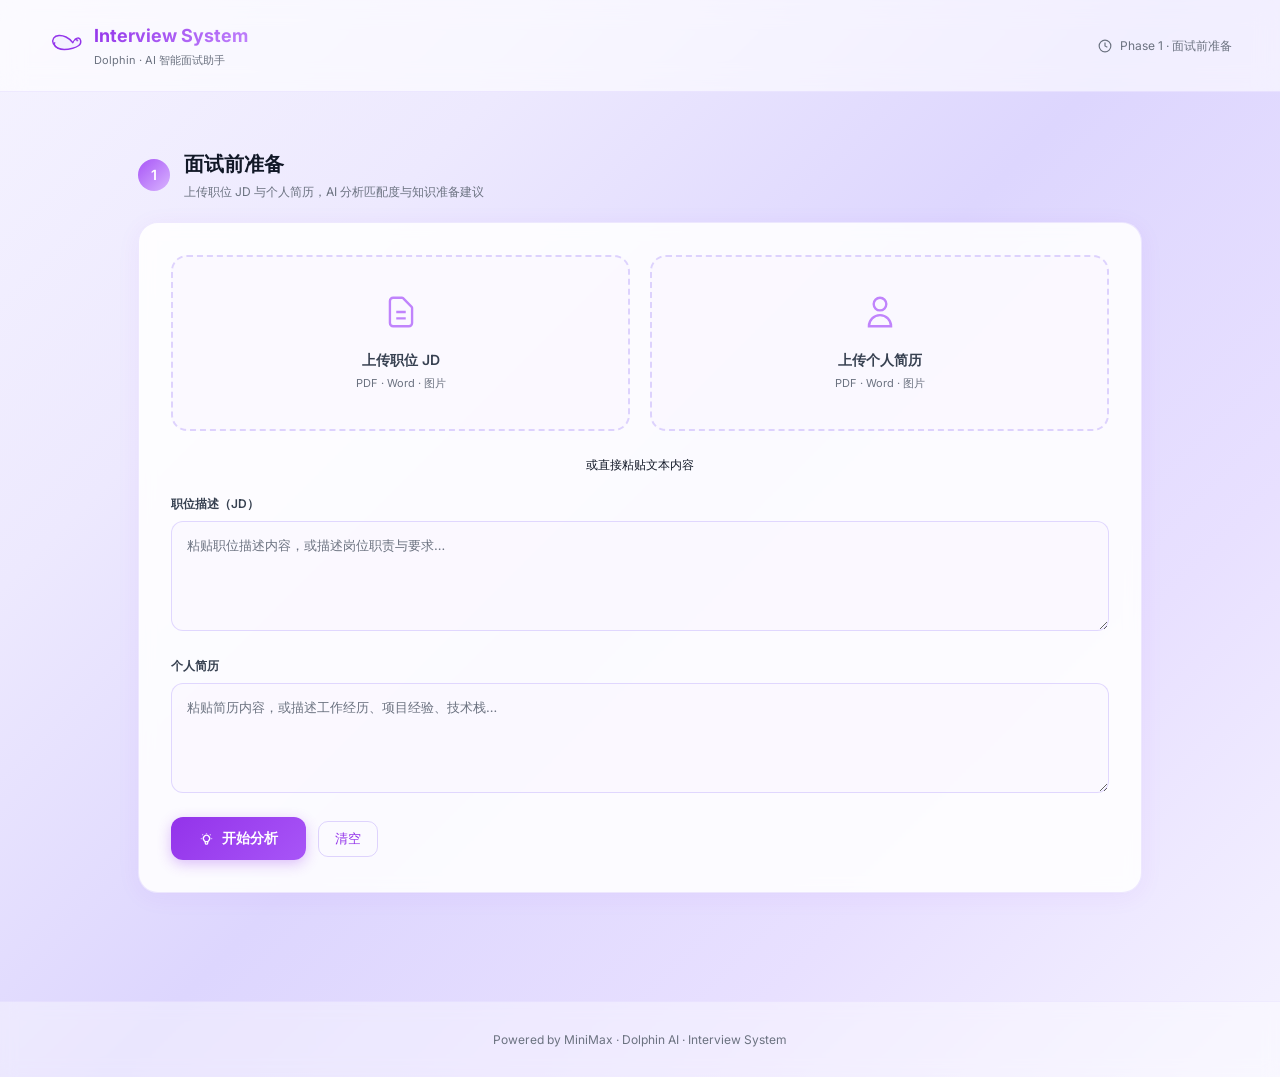
==== app/static/index.html @ 700744c8 "Initial commit: interview-system base version - Preparation: JD + resume analysis, match scoring, kn" ====
<!DOCTYPE html>
<html lang="zh-CN">
<head>
  <meta charset="UTF-8">
  <meta name="viewport" content="width=device-width, initial-scale=1.0">
  <title>Interview System — 海豚面试官</title>
  <link rel="preconnect" href="https://fonts.googleapis.com">
  <link href="https://fonts.googleapis.com/css2?family=Inter:wght@300;400;500;600;700&display=swap" rel="stylesheet">
  <style>
    * { margin: 0; padding: 0; box-sizing: border-box; }
    :root {
      --purple-50: #faf5ff; --purple-100: #f3e8ff; --purple-200: #e9d5ff;
      --purple-300: #d8b4fe; --purple-400: #c084fc; --purple-500: #a855f7;
      --purple-600: #9333ea; --purple-700: #7e22ce;
      --gray-50: #f9fafb; --gray-100: #f3f4f6; --gray-200: #e5e7eb;
      --gray-300: #d1d5db; --gray-500: #6b7280; --gray-700: #374151; --gray-900: #111827;
    }
    body { font-family: 'Inter', -apple-system, sans-serif; font-size: 14px; line-height: 1.6; color: var(--gray-900); min-height: 100vh; }
    .hero-gradient { background: linear-gradient(135deg, #f5f3ff 0%, #ede9fe 25%, #ddd6fe 50%, #e8e0ff 75%, #f5f3ff 100%); min-height: 100vh; display: flex; flex-direction: column; }

    /* HEADER */
    header { display: flex; align-items: center; justify-content: space-between; padding: 22px 48px; background: rgba(255,255,255,0.6); backdrop-filter: blur(12px); border-bottom: 1px solid rgba(167,139,250,0.15); position: sticky; top: 0; z-index: 100; }
    .logo { display: flex; align-items: center; gap: 10px; text-decoration: none; color: var(--gray-900); }
    .logo-icon { width: 36px; height: 36px; }
    .logo-text { font-size: 18px; font-weight: 700; background: linear-gradient(135deg, var(--purple-600), var(--purple-400)); -webkit-background-clip: text; -webkit-text-fill-color: transparent; }
    .tagline { font-size: 11px; color: var(--gray-500); font-weight: 400; margin-top: 1px; }
    .header-right { display: flex; align-items: center; gap: 8px; font-size: 12px; color: var(--gray-500); }

    /* MAIN */
    main { flex: 1; max-width: 1100px; width: 100%; margin: 0 auto; padding: 56px 48px 72px; }

    /* PHASE HEADER */
    .phase-section { margin-bottom: 36px; }
    .phase-header { display: flex; align-items: center; gap: 14px; margin-bottom: 20px; }
    .phase-num { width: 32px; height: 32px; border-radius: 50%; background: linear-gradient(135deg, var(--purple-500), var(--purple-300)); color: white; font-size: 14px; font-weight: 600; display: flex; align-items: center; justify-content: center; flex-shrink: 0; }
    .phase-title { font-size: 20px; font-weight: 700; color: var(--gray-900); }
    .phase-desc { font-size: 12px; color: var(--gray-500); margin-top: 2px; }

    /* CARD */
    .card { background: rgba(255,255,255,0.88); border: 1px solid rgba(167,139,250,0.18); border-radius: 20px; padding: 32px; box-shadow: 0 4px 24px rgba(147,51,234,0.06); backdrop-filter: blur(8px); transition: box-shadow 0.2s; }
    .card:hover { box-shadow: 0 8px 40px rgba(147,51,234,0.10), 0 2px 8px rgba(0,0,0,0.05); }

    /* UPLOAD GRID */
    .upload-grid { display: grid; grid-template-columns: 1fr 1fr; gap: 20px; margin-bottom: 24px; }
    .upload-box { border: 2px dashed rgba(167,139,250,0.35); border-radius: 16px; padding: 36px 24px; text-align: center; cursor: pointer; transition: all 0.2s; background: rgba(250,245,255,0.5); position: relative; overflow: hidden; }
    .upload-box:hover, .upload-box.dragover { border-color: var(--purple-400); background: rgba(237,233,254,0.6); }
    .upload-box svg { width: 38px; height: 38px; color: var(--purple-400); margin-bottom: 12px; }
    .upload-label { font-size: 14px; font-weight: 600; color: var(--gray-700); display: block; }
    .upload-sub { font-size: 11px; color: var(--gray-500); margin-top: 4px; display: block; }
    .upload-box input[type="file"] { position: absolute; inset: 0; opacity: 0; cursor: pointer; }
    .upload-preview { display: none; margin-top: 10px; padding: 8px 12px; background: var(--purple-50); border-radius: 8px; font-size: 11px; color: var(--purple-700); word-break: break-all; text-align: left; max-height: 72px; overflow-y: auto; }
    .upload-box.has-file .upload-preview { display: block; }
    .upload-box.has-file .upload-placeholder { display: none; }
    .or-divider { text-align: center; color: var(--gray-400); font-size: 12px; margin-bottom: 20px; }

    /* INPUT */
    .input-group { margin-bottom: 18px; }
    .input-group label { display: block; font-size: 12px; font-weight: 600; color: var(--gray-700); margin-bottom: 8px; }
    textarea { width: 100%; border: 1px solid rgba(167,139,250,0.3); border-radius: 12px; padding: 13px 15px; font-family: inherit; font-size: 13px; line-height: 1.65; resize: vertical; min-height: 110px; background: rgba(250,245,255,0.5); color: var(--gray-900); transition: border-color 0.2s, box-shadow 0.2s; outline: none; }
    textarea:focus { border-color: var(--purple-400); box-shadow: 0 0 0 3px rgba(167,139,250,0.12); background: white; }
    textarea::placeholder { color: var(--gray-500); }

    /* BUTTONS */
    .btn-primary { display: inline-flex; align-items: center; gap: 8px; padding: 12px 28px; background: linear-gradient(135deg, var(--purple-600), var(--purple-500)); color: white; border: none; border-radius: 12px; font-family: inherit; font-size: 14px; font-weight: 600; cursor: pointer; transition: all 0.2s; box-shadow: 0 4px 14px rgba(147,51,234,0.3); text-decoration: none; }
    .btn-primary:hover { transform: translateY(-1px); box-shadow: 0 6px 20px rgba(147,51,234,0.4); }
    .btn-primary:disabled { opacity: 0.55; cursor: not-allowed; transform: none; }
    .btn-ghost { display: inline-flex; align-items: center; gap: 6px; padding: 8px 16px; background: transparent; color: var(--purple-600); border: 1px solid rgba(167,139,250,0.35); border-radius: 10px; font-family: inherit; font-size: 13px; font-weight: 500; cursor: pointer; transition: all 0.2s; text-decoration: none; }
    .btn-ghost:hover { background: var(--purple-50); border-color: var(--purple-300); }

    /* RESULT */
    #result { display: none; }
    .result-header { text-align: center; margin-bottom: 36px; }
    .result-header h2 { font-size: 24px; font-weight: 700; background: linear-gradient(135deg, var(--purple-700), var(--purple-400)); -webkit-background-clip: text; -webkit-text-fill-color: transparent; }
    .score-ring-wrap { display: flex; justify-content: center; margin-bottom: 32px; }
    .score-ring { position: relative; width: 160px; height: 160px; }
    .score-ring svg { transform: rotate(-90deg); width: 160px; height: 160px; }
    .score-ring circle { fill: none; stroke-width: 10; }
    .score-ring .bg { stroke: var(--purple-100); }
    .score-ring .fg { stroke: url(#scoreGrad); stroke-dasharray: 408; stroke-dashoffset: 408; stroke-linecap: round; transition: stroke-dashoffset 1.2s cubic-bezier(0.4,0,0.2,1); }
    .score-center { position: absolute; inset: 0; display: flex; flex-direction: column; align-items: center; justify-content: center; }
    .score-num { font-size: 44px; font-weight: 700; color: var(--purple-600); line-height: 1; }
    .score-label { font-size: 11px; color: var(--gray-500); margin-top: 4px; font-weight: 500; }
    .result-grid { display: grid; grid-template-columns: 1fr 1fr; gap: 20px; margin-bottom: 24px; }
    .result-section-title { font-size: 13px; font-weight: 700; color: var(--gray-900); margin-bottom: 12px; display: flex; align-items: center; gap: 8px; }
    .result-section-title .dot { width: 8px; height: 8px; border-radius: 50%; flex-shrink: 0; }

    /* MATCH ITEM */
    .match-item { padding: 13px 15px; border-radius: 12px; margin-bottom: 10px; border-left: 3px solid; }
    .match-item.match { background: rgba(240,253,244,0.6); border-color: #4ade80; }
    .match-item.gap { background: rgba(254,242,242,0.6); border-color: #f87171; }
    .match-item-label { font-size: 10px; font-weight: 700; text-transform: uppercase; letter-spacing: 0.06em; margin-bottom: 3px; }
    .match-item.match .match-item-label { color: #16a34a; }
    .match-item.gap .match-item-label { color: #dc2626; }
    .match-item-title { font-size: 13px; font-weight: 600; color: var(--gray-900); margin-bottom: 3px; }
    .match-item-desc { font-size: 12px; color: var(--gray-600); line-height: 1.6; }

    /* KNOWLEDGE CARD */
    .knowledge-card { background: rgba(250,245,255,0.55); border: 1px solid rgba(167,139,250,0.2); border-radius: 14px; padding: 16px 18px; margin-bottom: 12px; }
    .knowledge-card .kname { font-size: 13px; font-weight: 600; color: var(--purple-700); margin-bottom: 5px; }
    .knowledge-card .kdetail { font-size: 12px; color: var(--gray-600); line-height: 1.7; }

    /* TABS */
    .tabs { display: flex; gap: 4px; background: var(--purple-50); border: 1px solid rgba(167,139,250,0.2); border-radius: 12px; padding: 4px; margin-bottom: 24px; width: fit-content; }
    .tab { padding: 7px 18px; border-radius: 9px; font-size: 13px; font-weight: 500; color: var(--gray-600); cursor: pointer; border: none; background: transparent; font-family: inherit; transition: all 0.15s; }
    .tab.active { background: white; color: var(--purple-700); font-weight: 600; box-shadow: 0 1px 4px rgba(147,51,234,0.12); }
    .tab-content { display: none; }
    .tab-content.active { display: block; }

    /* LOADING */
    .loading-overlay { display: none; position: fixed; inset: 0; background: rgba(250,245,255,0.7); backdrop-filter: blur(6px); z-index: 999; align-items: center; justify-content: center; flex-direction: column; gap: 16px; }
    .loading-overlay.active { display: flex; }
    .spinner { width: 40px; height: 40px; border: 3px solid var(--purple-100); border-top-color: var(--purple-500); border-radius: 50%; animation: spin 0.8s linear infinite; }
    @keyframes spin { to { transform: rotate(360deg); } }
    .loading-text { font-size: 14px; color: var(--purple-600); font-weight: 500; }

    footer { text-align: center; padding: 28px 48px; font-size: 12px; color: var(--gray-500); border-top: 1px solid rgba(167,139,250,0.1); background: rgba(255,255,255,0.4); backdrop-filter: blur(8px); }
  </style>
</head>
<body>
<div class="hero-gradient">

  <header>
    <a class="logo" href="/">
      <svg class="logo-icon" viewBox="0 0 64 64" fill="none">
        <defs><linearGradient id="dolphinGrad" x1="0" y1="0" x2="64" y2="64"><stop offset="0%" stop-color="#9333ea"/><stop offset="100%" stop-color="#c084fc"/></linearGradient></defs>
        <path d="M48 20C48 20 56 14 58 22C60 30 52 34 44 36C36 38 26 40 18 36C10 32 6 24 10 18C14 12 24 12 32 16C40 20 44 26 44 26" stroke="url(#dolphinGrad)" stroke-width="2.5" stroke-linecap="round" fill="rgba(167,139,250,0.08)"/>
        <path d="M18 36C14 34 10 30 12 26" stroke="url(#dolphinGrad)" stroke-width="2" stroke-linecap="round"/>
        <path d="M44 26C46 22 50 18 52 22" stroke="url(#dolphinGrad)" stroke-width="2" stroke-linecap="round"/>
        <circle cx="52" cy="22" r="2" fill="#9333ea" opacity="0.6"/>
      </svg>
      <div>
        <div class="logo-text">Interview System</div>
        <div class="tagline">Dolphin · AI 智能面试助手</div>
      </div>
    </a>
    <div class="header-right">
      <svg width="14" height="14" viewBox="0 0 24 24" fill="none" stroke="currentColor" stroke-width="2"><circle cx="12" cy="12" r="10"/><path d="M12 6v6l4 2"/></svg>
      Phase 1 · 面试前准备
    </div>
  </header>

  <main>

    <!-- PHASE 1 -->
    <div class="phase-section">
      <div class="phase-header">
        <div class="phase-num">1</div>
        <div>
          <div class="phase-title">面试前准备</div>
          <div class="phase-desc">上传职位 JD 与个人简历，AI 分析匹配度与知识准备建议</div>
        </div>
      </div>

      <div class="card">
        <div class="upload-grid">
          <div class="upload-box" id="jdBox">
            <div class="upload-placeholder">
              <svg viewBox="0 0 24 24" fill="none" stroke="currentColor" stroke-width="1.5"><path d="M9 12h6m-6 4h6m2 5H7a2 2 0 01-2-2V5a2 2 0 012-2h5.586a1 1 0 01.707.293l5.414 5.414a1 1 0 01.293.707V19a2 2 0 01-2 2z"/></svg>
              <span class="upload-label">上传职位 JD</span>
              <span class="upload-sub">PDF · Word · 图片</span>
            </div>
            <div class="upload-preview" id="jdPreview"></div>
            <input type="file" id="jdFile" accept=".pdf,.doc,.docx,.jpg,.jpeg,.png" onchange="handleFile(this, 'jd')">
          </div>
          <div class="upload-box" id="resumeBox">
            <div class="upload-placeholder">
              <svg viewBox="0 0 24 24" fill="none" stroke="currentColor" stroke-width="1.5"><path d="M16 7a4 4 0 11-8 0 4 4 0 018 0zM12 14a7 7 0 00-7 7h14a7 7 0 00-7-7z"/></svg>
              <span class="upload-label">上传个人简历</span>
              <span class="upload-sub">PDF · Word · 图片</span>
            </div>
            <div class="upload-preview" id="resumePreview"></div>
            <input type="file" id="resumeFile" accept=".pdf,.doc,.docx,.jpg,.jpeg,.png" onchange="handleFile(this, 'resume')">
          </div>
        </div>
        <div class="or-divider">或直接粘贴文本内容</div>

        <div class="input-group">
          <label>职位描述（JD）</label>
          <textarea id="jdText" placeholder="粘贴职位描述内容，或描述岗位职责与要求…"></textarea>
        </div>
        <div class="input-group">
          <label>个人简历</label>
          <textarea id="resumeText" placeholder="粘贴简历内容，或描述工作经历、项目经验、技术栈…"></textarea>
        </div>

        <div style="display:flex; gap:12px; align-items:center;">
          <button class="btn-primary" onclick="analyze()" id="analyzeBtn">
            <svg width="15" height="15" viewBox="0 0 24 24" fill="none" stroke="currentColor" stroke-width="2"><path d="M9.663 17h4.673M12 3v1m6.364 1.636l-.707.707M21 12h-1M4 12H3m3.343-5.657l-.707-.707m2.828 9.9a5 5 0 117.072 0l-.548.547A3.374 3.374 0 0014 18.469V19a2 2 0 11-4 0v-.531c0-.895-.356-1.754-.988-2.386l-.548-.547z"/></svg>
            开始分析
          </button>
          <button class="btn-ghost" onclick="clearAll()">清空</button>
        </div>
      </div>
    </div>

    <!-- RESULT -->
    <div id="result">
      <div class="result-header">
        <h2>匹配分析报告</h2>
      </div>

      <div class="score-ring-wrap">
        <div class="score-ring">
          <svg viewBox="0 0 160 160">
            <defs><linearGradient id="scoreGrad" x1="0%" y1="0%" x2="100%" y2="0%"><stop offset="0%" stop-color="#9333ea"/><stop offset="100%" stop-color="#c084fc"/></linearGradient></defs>
            <circle class="bg" cx="80" cy="80" r="65"/>
            <circle class="fg" id="scoreFg" cx="80" cy="80" r="65"/>
          </svg>
          <div class="score-center">
            <div class="score-num" id="scoreNum">0</div>
            <div class="score-label">匹配得分</div>
          </div>
        </div>
      </div>

      <div class="tabs">
        <button class="tab active" onclick="switchTab(this, 'tab-match')">匹配分析</button>
        <button class="tab" onclick="switchTab(this, 'tab-jdreq')">JD要求</button>
        <button class="tab" onclick="switchTab(this, 'tab-knowledge')">知识准备</button>
        <button class="tab" onclick="switchTab(this, 'tab-study')">学习大纲</button>
        <button class="tab" onclick="switchTab(this, 'tab-qtp')">面试问题</button>
      </div>

      <div id="tab-match" class="tab-content active">
        <div class="result-grid">
          <div>
            <div class="result-section-title"><span class="dot" style="background:#4ade80"></span>匹配项</div>
            <div id="matchItems"></div>
          </div>
          <div>
            <div class="result-section-title"><span class="dot" style="background:#f87171"></span>不足项</div>
            <div id="gapItems"></div>
          </div>
        </div>
      </div>

      <div id="tab-jdreq" class="tab-content">
        <div class="result-section-title" style="margin-bottom:12px;"><span class="dot" style="background:var(--purple-400)"></span>JD要求逐一分析</div>
        <div id="jdReqItems"></div>
      </div>

      <div id="tab-knowledge" class="tab-content">
        <div id="knowledgeItems"></div>
      </div>

      <div id="tab-study" class="tab-content">
        <div id="studyPlanItems"></div>
      </div>

      <div id="tab-qtp" class="tab-content">
        <div id="qtpItems"></div>
      </div>

      <div id="tab-raw" class="tab-content">
        <div class="card" style="background:rgba(250,245,255,0.4);">
          <pre id="rawOutput" style="font-size:12px; color:var(--gray-700); white-space:pre-wrap; line-height:1.8; font-family:inherit;"></pre>
        </div>
      </div>

      <div style="text-align:center; margin-top:32px;">
        <button class="btn-primary" onclick="enterMockInterview()">
          进入模拟面试
          <svg width="15" height="15" viewBox="0 0 24 24" fill="none" stroke="currentColor" stroke-width="2"><path d="M13 7l5 5m0 0l-5 5m5-5H6"/></svg>
        </button>
      </div>
    </div>

  </main>

  <footer>Powered by MiniMax · Dolphin AI · Interview System</footer>
</div>

<!-- LOADING -->
<div class="loading-overlay" id="loadingOverlay">
  <div class="spinner"></div>
  <div class="loading-text">海豚正在分析中…</div>
</div>

<script>
  let analysisResult = null;

  function handleFile(input, type) {
    const file = input.files[0];
    if (!file) return;
    const box = document.getElementById(type + 'Box');
    const preview = document.getElementById(type + 'Preview');
    preview.textContent = '📄 ' + file.name;
    box.classList.add('has-file');
  }

  async function analyze() {
    const jd = document.getElementById('jdText').value.trim();
    const resume = document.getElementById('resumeText').value.trim();
    if (!jd && !resume) { alert('请上传文件或粘贴文本内容'); return; }

    showLoading(true);
    try {
      const res = await fetch('/api/preparation/analyze', {
        method: 'POST',
        headers: { 'Content-Type': 'application/json' },
        body: JSON.stringify({ jd_text: jd, resume_text: resume })
      });
      const data = await res.json();
      analysisResult = data;
      document.getElementById('result').style.display = 'block';
      document.getElementById('result').scrollIntoView({ behavior: 'smooth' });
      renderResult(data);
    } catch(e) {
      alert('分析失败: ' + e.message);
    } finally {
      showLoading(false);
    }
  }

  function renderResult(data) {
    // Score ring
    const score = data.overall_score || 0;
    const circumference = 2 * Math.PI * 65;
    document.getElementById('scoreFg').style.strokeDashoffset = circumference - (score / 100) * circumference;
    document.getElementById('scoreNum').textContent = score;

    // Score breakdown
    const bd = data.score_breakdown || {};
    const dimGrid = document.getElementById('dimGrid') || null;
    if (dimGrid) {
      const items = Object.entries(bd).map(([name, val]) => `
        <div class="dim-item">
          <div class="dim-name">${escHtml(name)}</div>
          <div class="dim-bar-wrap"><div class="dim-bar" style="width:${val}%"></div></div>
          <div class="dim-score">${val}</div>
        </div>`).join('');
      dimGrid.innerHTML = items;
    }

    // JD Requirements Analysis
    const jdReqs = data.jd_requirements_analysis || [];
    const jdReqEl = document.getElementById('jdReqItems') || null;
    if (jdReqEl) {
      jdReqEl.innerHTML = jdReqs.length
        ? jdReqs.map(r => `
          <div class="match-item ${r.match_degree === '完全匹配' ? 'match' : r.match_degree === '未涉及' ? 'gap' : ''}">
            <div class="match-item-label">${r.match_degree === '完全匹配' ? '✓ 匹配' : r.match_degree === '未涉及' ? '✗ 缺失' : '△ 部分'}</div>
            <div class="match-item-title">${escHtml(r.requirement || '')}</div>
            <div class="match-item-desc">${escHtml(r.resume_evidence || '（简历中无相关证据）')}</div>
            <div class="match-item-desc" style="color:var(--gray-500);font-size:11px;margin-top:3px;">${escHtml(r.analysis || '')}</div>
          </div>`).join('')
        : '';
    }

    // Match / Gap
    const matches = data.matched_items || [];
    const gaps = data.gap_items || [];

    document.getElementById('matchItems').innerHTML = matches.length
      ? matches.map(m => `
        <div class="match-item match">
          <div class="match-item-label">✓ 匹配</div>
          <div class="match-item-title">${escHtml(m.aspect || '')}</div>
          <div class="match-item-desc">${escHtml(m.jd_requirement || '')}</div>
          <div class="match-item-desc" style="margin-top:4px;font-size:11px;color:var(--gray-500);">简历：${escHtml(m.resume_evidence || '')}</div>
          <div class="match-item-desc">${escHtml(m.analysis || '')}</div>
        </div>`).join('')
      : '<p style="color:var(--gray-500);font-size:13px;">暂无数据</p>';

    document.getElementById('gapItems').innerHTML = gaps.length
      ? gaps.map(g => `
        <div class="match-item gap">
          <div class="match-item-label">△ 不足 <span style="font-weight:400;font-size:10px;">${escHtml(g.severity || '')}</span></div>
          <div class="match-item-title">${escHtml(g.aspect || '')}</div>
          <div class="match-item-desc">${escHtml(g.jd_requirement || '')}</div>
          <div class="match-item-desc" style="margin-top:4px;">${escHtml(g.gap_description || g.suggestion || '')}</div>
        </div>`).join('')
      : '<p style="color:var(--gray-500);font-size:13px;">暂无数据</p>';

    // Knowledge
    const knowledge = data.knowledge_areas || [];
    document.getElementById('knowledgeItems').innerHTML = knowledge.length
      ? knowledge.map(k => `
        <div class="knowledge-card">
          <div class="kname">${escHtml(k.category || '')} <span style="font-size:10px;font-weight:400;color:var(--purple-400)">${escHtml(k.priority || '')} ${escHtml(k.jd_frequency || '')}</span></div>
          <div class="kdetail">${Array.isArray(k.topics) ? k.topics.map(t => `<span style="display:block;padding:2px 0;">· ${escHtml(t)}</span>`).join('') : escHtml(k.topics || '')}</div>
        </div>`).join('')
      : '<p style="color:var(--gray-500);font-size:13px;">暂无数据</p>';

    // Study Plan
    const studyEl = document.getElementById('studyPlanItems') || null;
    if (studyEl) {
      const plan = data.detailed_study_plan || [];
      studyEl.innerHTML = plan.length
        ? plan.map(a => `
          <div style="margin-bottom:16px;">
            <div style="font-weight:700;font-size:13px;color:var(--purple-700);margin-bottom:8px;">${escHtml(a.area || '')}</div>
            ${(a.sub_areas || []).map(s => `
              <div style="margin-bottom:10px;padding:10px;background:rgba(255,255,255,0.7);border-radius:10px;border:1px solid rgba(167,139,250,0.15);">
                <div style="font-weight:600;font-size:12px;margin-bottom:5px;">${escHtml(s.name || '')} <span style="font-size:10px;color:var(--purple-400);font-weight:400;">${escHtml(s.importance || '')} · ${escHtml(s.estimated_study_time || '')}</span></div>
                <div style="font-size:11px;color:var(--gray-700);margin-bottom:5px;">${Array.isArray(s.key_points) ? s.key_points.map(p => `<span style="display:block;padding:1px 0;">• ${escHtml(p)}</span>`).join('') : ''}</div>
                ${s.study_resources ? `<div style="font-size:10px;color:var(--gray-500);margin-top:4px;">📚 ${escHtml(s.study_resources)}</div>` : ''}
              </div>`).join('')}
          </div>`).join('')
        : '<p style="color:var(--gray-500);font-size:13px;">暂无学习计划数据</p>';
    }

    // Questions to Prepare
    const qtpEl = document.getElementById('qtpItems') || null;
    if (qtpEl) {
      const qs = data.questions_to_prepare || [];
      qtpEl.innerHTML = qs.length
        ? qs.map((q, i) => `
          <div style="margin-bottom:12px;padding:12px;background:rgba(255,255,255,0.8);border-radius:10px;border:1px solid rgba(167,139,250,0.2);">
            <div style="font-weight:700;font-size:12px;color:var(--purple-700);margin-bottom:5px;">Q${i+1}：${escHtml(q.question || '')}</div>
            <div style="font-size:11px;color:var(--gray-700);margin-bottom:4px;"><b>框架：</b>${escHtml(q.answer_framework || '')}</div>
            <div style="font-size:11px;color:var(--gray-700);margin-bottom:4px;"><b>关键点：</b>${escHtml(q.key_points || '')}</div>
            ${q.common_mistakes ? `<div style="font-size:10px;color:#dc2626;"><b>⚠ 常犯错误：</b>${escHtml(q.common_mistakes)}</div>` : ''}
          </div>`).join('')
        : '';
    }

    // Interview Focus
    const focusEl = document.getElementById('interviewFocusItems') || null;
    if (focusEl) {
      const focus = data.interview_focus || [];
      focusEl.innerHTML = focus.length
        ? focus.map((f, i) => `<li style="margin-bottom:6px;">${escHtml(f)}</li>`).join('')
        : '';
    }

    // Raw
    document.getElementById('rawOutput').textContent = JSON.stringify(data, null, 2);
  }

  function switchTab(btn, id) {
    document.querySelectorAll('.tab').forEach(t => t.classList.remove('active'));
    document.querySelectorAll('.tab-content').forEach(c => c.classList.remove('active'));
    btn.classList.add('active');
    document.getElementById(id).classList.add('active');
  }

  function enterMockInterview() {
    const jd = document.getElementById('jdText').value.trim();
    const resume = document.getElementById('resumeText').value.trim();
    if (!analysisResult) { alert('请先完成面试前准备分析'); return; }
    // 写入 interviewCtx（interview.html 读取的 key）
    sessionStorage.setItem('interviewCtx', JSON.stringify({
      analysis: analysisResult,
      jd_text: jd,
      resume_text: resume
    }));
    window.location.href = '/static/interview.html';
  }

  function clearAll() {
    ['jdText', 'resumeText'].forEach(id => document.getElementById(id).value = '');
    ['jdBox', 'resumeBox'].forEach(id => { const b = document.getElementById(id); b.classList.remove('has-file'); });
    ['jdPreview', 'resumePreview'].forEach(id => document.getElementById(id).textContent = '');
    document.getElementById('result').style.display = 'none';
    analysisResult = null;
  }

  function showLoading(show) {
    document.getElementById('loadingOverlay').classList.toggle('active', show);
    document.getElementById('analyzeBtn').disabled = show;
  }

  function escHtml(s) {
    if (!s) return '';
    return String(s).replace(/&/g,'&amp;').replace(/</g,'&lt;').replace(/>/g,'&gt;').replace(/"/g,'&quot;');
  }
</script>
</body>
</html>
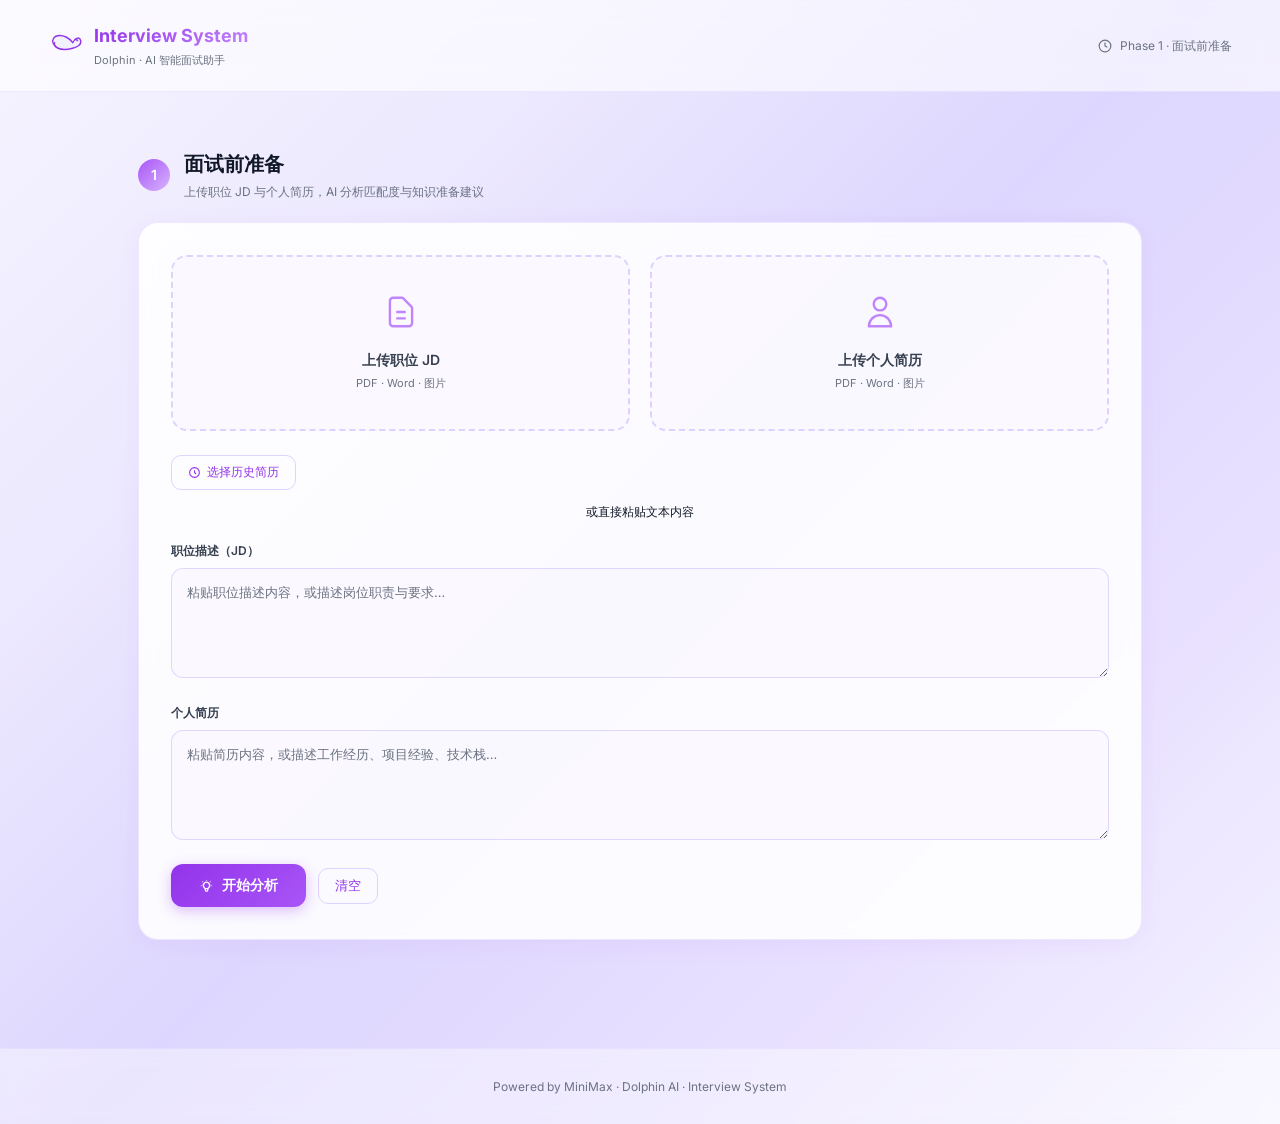
==== commit 5a064bc6: "fix: upload blocking alerts, double event listeners, missing jd_text/resume_text in Phase2, asyncio " ====
--- a/app/static/index.html
+++ b/app/static/index.html
@@ -66,6 +66,8 @@
     .btn-primary:disabled { opacity: 0.55; cursor: not-allowed; transform: none; }
     .btn-ghost { display: inline-flex; align-items: center; gap: 6px; padding: 8px 16px; background: transparent; color: var(--purple-600); border: 1px solid rgba(167,139,250,0.35); border-radius: 10px; font-family: inherit; font-size: 13px; font-weight: 500; cursor: pointer; transition: all 0.2s; text-decoration: none; }
     .btn-ghost:hover { background: var(--purple-50); border-color: var(--purple-300); }
+    .btn-download { display: inline-flex; align-items: center; gap: 6px; padding: 8px 18px; background: rgba(255,255,255,0.9); color: var(--purple-700); border: 1px solid rgba(167,139,250,0.4); border-radius: 10px; font-family: inherit; font-size: 13px; font-weight: 600; cursor: pointer; transition: all 0.2s; text-decoration: none; }
+    .btn-download:hover { background: var(--purple-50); border-color: var(--purple-400); transform: translateY(-1px); }
 
     /* RESULT */
     #result { display: none; }
@@ -172,6 +174,12 @@
             <input type="file" id="resumeFile" accept=".pdf,.doc,.docx,.jpg,.jpeg,.png" onchange="handleFile(this, 'resume')">
           </div>
         </div>
+        <div style="display:flex;align-items:center;gap:8px;margin-bottom:12px;">
+          <button class="btn-ghost" onclick="showResumeHistory()" id="resumeHistoryBtn" style="font-size:12px;">
+            <svg width="13" height="13" viewBox="0 0 24 24" fill="none" stroke="currentColor" stroke-width="2"><path d="M12 8v4l3 3m6-3a9 9 0 11-18 0 9 9 0 0118 0z"/></svg>
+            选择历史简历
+          </button>
+        </div>
         <div class="or-divider">或直接粘贴文本内容</div>
 
         <div class="input-group">
@@ -215,10 +223,8 @@
 
       <div class="tabs">
         <button class="tab active" onclick="switchTab(this, 'tab-match')">匹配分析</button>
-        <button class="tab" onclick="switchTab(this, 'tab-jdreq')">JD要求</button>
         <button class="tab" onclick="switchTab(this, 'tab-knowledge')">知识准备</button>
         <button class="tab" onclick="switchTab(this, 'tab-study')">学习大纲</button>
-        <button class="tab" onclick="switchTab(this, 'tab-qtp')">面试问题</button>
       </div>
 
       <div id="tab-match" class="tab-content active">
@@ -234,11 +240,6 @@
         </div>
       </div>
 
-      <div id="tab-jdreq" class="tab-content">
-        <div class="result-section-title" style="margin-bottom:12px;"><span class="dot" style="background:var(--purple-400)"></span>JD要求逐一分析</div>
-        <div id="jdReqItems"></div>
-      </div>
-
       <div id="tab-knowledge" class="tab-content">
         <div id="knowledgeItems"></div>
       </div>
@@ -247,27 +248,32 @@
         <div id="studyPlanItems"></div>
       </div>
 
-      <div id="tab-qtp" class="tab-content">
-        <div id="qtpItems"></div>
-      </div>
-
-      <div id="tab-raw" class="tab-content">
-        <div class="card" style="background:rgba(250,245,255,0.4);">
-          <pre id="rawOutput" style="font-size:12px; color:var(--gray-700); white-space:pre-wrap; line-height:1.8; font-family:inherit;"></pre>
-        </div>
-      </div>
-
-      <div style="text-align:center; margin-top:32px;">
+      <div style="text-align:center; margin-top:32px; display:flex; gap:12px; justify-content:center; flex-wrap:wrap;">
         <button class="btn-primary" onclick="enterMockInterview()">
           进入模拟面试
           <svg width="15" height="15" viewBox="0 0 24 24" fill="none" stroke="currentColor" stroke-width="2"><path d="M13 7l5 5m0 0l-5 5m5-5H6"/></svg>
         </button>
+        <button class="btn-download" onclick="downloadPhase1()" id="downloadPhase1Btn" style="display:none;">
+          <svg width="14" height="14" viewBox="0 0 24 24" fill="none" stroke="currentColor" stroke-width="2"><path d="M21 15v4a2 2 0 01-2 2H5a2 2 0 01-2-2v-4M7 10l5 5 5-5M12 15V3"/></svg>
+          导出分析报告
+        </button>
       </div>
     </div>
 
   </main>
 
   <footer>Powered by MiniMax · Dolphin AI · Interview System</footer>
+</div>
+
+<!-- 历史简历选择浮层 -->
+<div id="resumeHistoryPanel" style="display:none;position:fixed;inset:0;background:rgba(0,0,0,0.4);z-index:500;align-items:center;justify-content:center;">
+  <div style="background:white;border-radius:16px;padding:24px;max-width:480px;width:90%;max-height:70vh;overflow-y:auto;box-shadow:0 20px 60px rgba(0,0,0,0.2);">
+    <div style="display:flex;justify-content:space-between;align-items:center;margin-bottom:16px;">
+      <div style="font-size:15px;font-weight:700;color:var(--gray-900);">选择历史简历</div>
+      <button onclick="closeResumeHistory()" style="background:none;border:none;cursor:pointer;font-size:20px;color:var(--gray-500);">&times;</button>
+    </div>
+    <div id="resumeHistoryList"></div>
+  </div>
 </div>
 
 <!-- LOADING -->
@@ -279,26 +285,69 @@
 <script>
   let analysisResult = null;
 
+  // 存储上传文件解析后的文本
+  const uploadedTexts = { jd: '', resume: '' };
+  // 跟踪当前正在上传的文件数量
+  let pendingUploads = 0;
+
   function handleFile(input, type) {
     const file = input.files[0];
     if (!file) return;
     const box = document.getElementById(type + 'Box');
     const preview = document.getElementById(type + 'Preview');
-    preview.textContent = '📄 ' + file.name;
+    preview.textContent = '📄 ' + file.name + ' (上传中…)';
     box.classList.add('has-file');
+
+    pendingUploads++;
+    const formData = new FormData();
+    formData.append('file', file);
+    fetch('/api/preparation/upload', { method: 'POST', body: formData })
+      .then(async r => {
+        if (!r.ok) {
+          const err = await r.text();
+          throw new Error('上传失败 ' + r.status + ': ' + err);
+        }
+        const ct = r.headers.get('content-type') || '';
+        if (!ct.includes('json')) {
+          const txt = await r.text();
+          throw new Error('非JSON响应: ' + txt.slice(0, 100));
+        }
+        return r.json();
+      })
+      .then(data => {
+        const text = data.text || '';
+        uploadedTexts[type] = text;
+        document.getElementById(type + 'Text').value = text;
+        preview.textContent = '📄 ' + file.name + ' ✓ 已解析 ' + text.length + ' 字';
+      })
+      .catch(e => {
+        console.error('[handleFile] 错误:', e);
+        preview.textContent = '📄 ' + file.name + ' ✗ ' + (e.message || '解析失败');
+      })
+      .finally(() => {
+        pendingUploads--;
+      });
   }
 
   async function analyze() {
-    const jd = document.getElementById('jdText').value.trim();
-    const resume = document.getElementById('resumeText').value.trim();
-    if (!jd && !resume) { alert('请上传文件或粘贴文本内容'); return; }
+    // 如果有文件正在上传，等待完成
+    if (pendingUploads > 0) {
+      document.querySelector('.loading-text').textContent = '正在解析文件…';
+    }
+    while (pendingUploads > 0) {
+      await new Promise(r => setTimeout(r, 300));
+    }
+
+    const jd = (document.getElementById('jdText').value.trim() || uploadedTexts.jd);
+    const resume = (document.getElementById('resumeText').value.trim() || uploadedTexts.resume);
+    if (!jd && !resume) { alert('请上传文件或粘贴简历内容'); return; }
 
     showLoading(true);
     try {
       const res = await fetch('/api/preparation/analyze', {
         method: 'POST',
         headers: { 'Content-Type': 'application/json' },
-        body: JSON.stringify({ jd_text: jd, resume_text: resume })
+        body: JSON.stringify({ jd_text: jd, resume_text: resume, auto_save_resume: true })
       });
       const data = await res.json();
       analysisResult = data;
@@ -306,6 +355,7 @@
       document.getElementById('result').scrollIntoView({ behavior: 'smooth' });
       renderResult(data);
     } catch(e) {
+      console.error('分析失败:', e);
       alert('分析失败: ' + e.message);
     } finally {
       showLoading(false);
@@ -313,39 +363,15 @@
   }
 
   function renderResult(data) {
+    // Show download button
+    const dlBtn = document.getElementById('downloadPhase1Btn');
+    if (dlBtn) dlBtn.style.display = 'inline-flex';
+
     // Score ring
     const score = data.overall_score || 0;
     const circumference = 2 * Math.PI * 65;
     document.getElementById('scoreFg').style.strokeDashoffset = circumference - (score / 100) * circumference;
     document.getElementById('scoreNum').textContent = score;
-
-    // Score breakdown
-    const bd = data.score_breakdown || {};
-    const dimGrid = document.getElementById('dimGrid') || null;
-    if (dimGrid) {
-      const items = Object.entries(bd).map(([name, val]) => `
-        <div class="dim-item">
-          <div class="dim-name">${escHtml(name)}</div>
-          <div class="dim-bar-wrap"><div class="dim-bar" style="width:${val}%"></div></div>
-          <div class="dim-score">${val}</div>
-        </div>`).join('');
-      dimGrid.innerHTML = items;
-    }
-
-    // JD Requirements Analysis
-    const jdReqs = data.jd_requirements_analysis || [];
-    const jdReqEl = document.getElementById('jdReqItems') || null;
-    if (jdReqEl) {
-      jdReqEl.innerHTML = jdReqs.length
-        ? jdReqs.map(r => `
-          <div class="match-item ${r.match_degree === '完全匹配' ? 'match' : r.match_degree === '未涉及' ? 'gap' : ''}">
-            <div class="match-item-label">${r.match_degree === '完全匹配' ? '✓ 匹配' : r.match_degree === '未涉及' ? '✗ 缺失' : '△ 部分'}</div>
-            <div class="match-item-title">${escHtml(r.requirement || '')}</div>
-            <div class="match-item-desc">${escHtml(r.resume_evidence || '（简历中无相关证据）')}</div>
-            <div class="match-item-desc" style="color:var(--gray-500);font-size:11px;margin-top:3px;">${escHtml(r.analysis || '')}</div>
-          </div>`).join('')
-        : '';
-    }
 
     // Match / Gap
     const matches = data.matched_items || [];
@@ -399,33 +425,6 @@
           </div>`).join('')
         : '<p style="color:var(--gray-500);font-size:13px;">暂无学习计划数据</p>';
     }
-
-    // Questions to Prepare
-    const qtpEl = document.getElementById('qtpItems') || null;
-    if (qtpEl) {
-      const qs = data.questions_to_prepare || [];
-      qtpEl.innerHTML = qs.length
-        ? qs.map((q, i) => `
-          <div style="margin-bottom:12px;padding:12px;background:rgba(255,255,255,0.8);border-radius:10px;border:1px solid rgba(167,139,250,0.2);">
-            <div style="font-weight:700;font-size:12px;color:var(--purple-700);margin-bottom:5px;">Q${i+1}：${escHtml(q.question || '')}</div>
-            <div style="font-size:11px;color:var(--gray-700);margin-bottom:4px;"><b>框架：</b>${escHtml(q.answer_framework || '')}</div>
-            <div style="font-size:11px;color:var(--gray-700);margin-bottom:4px;"><b>关键点：</b>${escHtml(q.key_points || '')}</div>
-            ${q.common_mistakes ? `<div style="font-size:10px;color:#dc2626;"><b>⚠ 常犯错误：</b>${escHtml(q.common_mistakes)}</div>` : ''}
-          </div>`).join('')
-        : '';
-    }
-
-    // Interview Focus
-    const focusEl = document.getElementById('interviewFocusItems') || null;
-    if (focusEl) {
-      const focus = data.interview_focus || [];
-      focusEl.innerHTML = focus.length
-        ? focus.map((f, i) => `<li style="margin-bottom:6px;">${escHtml(f)}</li>`).join('')
-        : '';
-    }
-
-    // Raw
-    document.getElementById('rawOutput').textContent = JSON.stringify(data, null, 2);
   }
 
   function switchTab(btn, id) {
@@ -453,7 +452,52 @@
     ['jdBox', 'resumeBox'].forEach(id => { const b = document.getElementById(id); b.classList.remove('has-file'); });
     ['jdPreview', 'resumePreview'].forEach(id => document.getElementById(id).textContent = '');
     document.getElementById('result').style.display = 'none';
+    const dlBtn = document.getElementById('downloadPhase1Btn');
+    if (dlBtn) dlBtn.style.display = 'none';
     analysisResult = null;
+  }
+
+  function downloadPhase1() {
+    if (!analysisResult) return;
+    const jd = document.getElementById('jdText').value.trim();
+    const resume = document.getElementById('resumeText').value.trim();
+    const content = `# Phase 1 · 面试前准备分析报告
+
+## 匹配分析
+综合得分：${analysisResult.overall_score || 0} / 100
+
+### 匹配项
+${(analysisResult.matched_items || []).map(m => `- ✓ ${m.aspect || ''}\n  JD要求：${m.jd_requirement || ''}\n  简历证据：${m.resume_evidence || ''}\n  分析：${m.analysis || ''}`).join('\n\n')}
+
+### 不足项
+${(analysisResult.gap_items || []).map(g => `- △ ${g.aspect || ''}\n  JD要求：${g.jd_requirement || ''}\n  差距：${g.gap_description || g.suggestion || ''}`).join('\n\n')}
+
+## JD要求分析
+${(analysisResult.jd_requirements_analysis || []).map(r => `- 【${r.match_degree === '完全匹配' ? '匹配' : r.match_degree === '未涉及' ? '缺失' : '部分'}] ${r.requirement || ''}\n  简历证据：${r.resume_evidence || '（无）'}\n  分析：${r.analysis || ''}`).join('\n\n')}
+
+## 知识准备建议
+${(analysisResult.knowledge_areas || []).map(k => `### ${k.category || ''} (${k.priority || ''})\n${Array.isArray(k.topics) ? k.topics.map(t => `- ${t}`).join('\n') : k.topics || ''}`).join('\n\n')}
+
+## 学习大纲
+${(analysisResult.detailed_study_plan || []).map(a => `### ${a.area || ''}\n${(a.sub_areas || []).map(s => `- ${s.name || ''} (${s.importance || ''}, 预计${s.estimated_study_time || ''})\n  关键点：${Array.isArray(s.key_points) ? s.key_points.join('、') : ''}\n  资源：${s.study_resources || ''}`).join('\n')}`).join('\n\n')}
+
+## 面试问题准备
+${(analysisResult.questions_to_prepare || []).map((q, i) => `Q${i+1}：${q.question || ''}\n框架：${q.answer_framework || ''}\n关键点：${q.key_points || ''}${q.common_mistakes ? '\n⚠ 常犯错误：' + q.common_mistakes : ''}`).join('\n\n')}
+
+---
+原始输入（JD）：${jd || '（无）'}
+原始输入（简历）：${resume || '（无）'}
+`;
+    downloadText(content, 'phase1-面试前准备报告.md');
+  }
+
+  function downloadText(text, filename) {
+    const blob = new Blob(['﻿' + text], { type: 'text/plain;charset=utf-8' });
+    const url = URL.createObjectURL(blob);
+    const a = document.createElement('a');
+    a.href = url; a.download = filename;
+    document.body.appendChild(a); a.click();
+    document.body.removeChild(a); URL.revokeObjectURL(url);
   }
 
   function showLoading(show) {
@@ -461,6 +505,56 @@
     document.getElementById('analyzeBtn').disabled = show;
   }
 
+  async function showResumeHistory() {
+    const panel = document.getElementById('resumeHistoryPanel');
+    const list = document.getElementById('resumeHistoryList');
+    panel.style.display = 'flex';
+    list.innerHTML = '<div style="text-align:center;color:var(--gray-500);padding:20px;font-size:13px;">加载中…</div>';
+    try {
+      const res = await fetch('/api/preparation/saved-resumes');
+      const resumes = await res.json();
+      if (!resumes.length) {
+        list.innerHTML = '<div style="text-align:center;color:var(--gray-500);padding:20px;font-size:13px;">暂无历史简历<br><span style="font-size:11px;">上传并分析后会保存到这里</span></div>';
+        return;
+      }
+      list.innerHTML = resumes.map(r => `
+        <div style="display:flex;align-items:center;gap:10px;padding:10px 12px;border-radius:10px;border:1px solid rgba(167,139,250,0.2);margin-bottom:8px;background:rgba(250,245,255,0.4);">
+          <div style="flex:1;min-width:0;">
+            <div style="font-size:13px;font-weight:600;color:var(--gray-900);margin-bottom:2px;">${escHtml(r.filename)}</div>
+            <div style="font-size:11px;color:var(--gray-500);">${r.saved_at} · ${r.char_count}字</div>
+          </div>
+          <button onclick="selectSavedResume('${r.id}')" style="padding:6px 14px;background:linear-gradient(135deg,var(--purple-600),var(--purple-500));color:white;border:none;border-radius:8px;font-size:12px;font-weight:600;cursor:pointer;white-space:nowrap;">使用</button>
+          <button onclick="deleteSavedResume('${r.id}')" style="padding:6px 10px;background:#fef2f2;color:#dc2626;border:1px solid #fecaca;border-radius:8px;font-size:12px;cursor:pointer;">✕</button>
+        </div>`).join('');
+    } catch(e) {
+      list.innerHTML = '<div style="text-align:center;color:#dc2626;padding:20px;font-size:13px;">加载失败</div>';
+    }
+  }
+
+  async function selectSavedResume(id) {
+    try {
+      const res = await fetch('/api/preparation/saved-resumes/' + id);
+      const r = await res.json();
+      document.getElementById('resumeText').value = r.text;
+      uploadedTexts.resume = r.text;
+      document.getElementById('resumePreview').textContent = '📄 ' + r.filename + ' ✓ 已加载 ' + r.text.length + ' 字';
+      document.getElementById('resumeBox').classList.add('has-file');
+      closeResumeHistory();
+    } catch(e) { alert('加载简历失败'); }
+  }
+
+  async function deleteSavedResume(id) {
+    if (!confirm('确定删除该简历？')) return;
+    try {
+      await fetch('/api/preparation/saved-resumes/' + id, { method: 'DELETE' });
+      showResumeHistory();
+    } catch(e) { alert('删除失败'); }
+  }
+
+  function closeResumeHistory() {
+    document.getElementById('resumeHistoryPanel').style.display = 'none';
+  }
+
   function escHtml(s) {
     if (!s) return '';
     return String(s).replace(/&/g,'&amp;').replace(/</g,'&lt;').replace(/>/g,'&gt;').replace(/"/g,'&quot;');
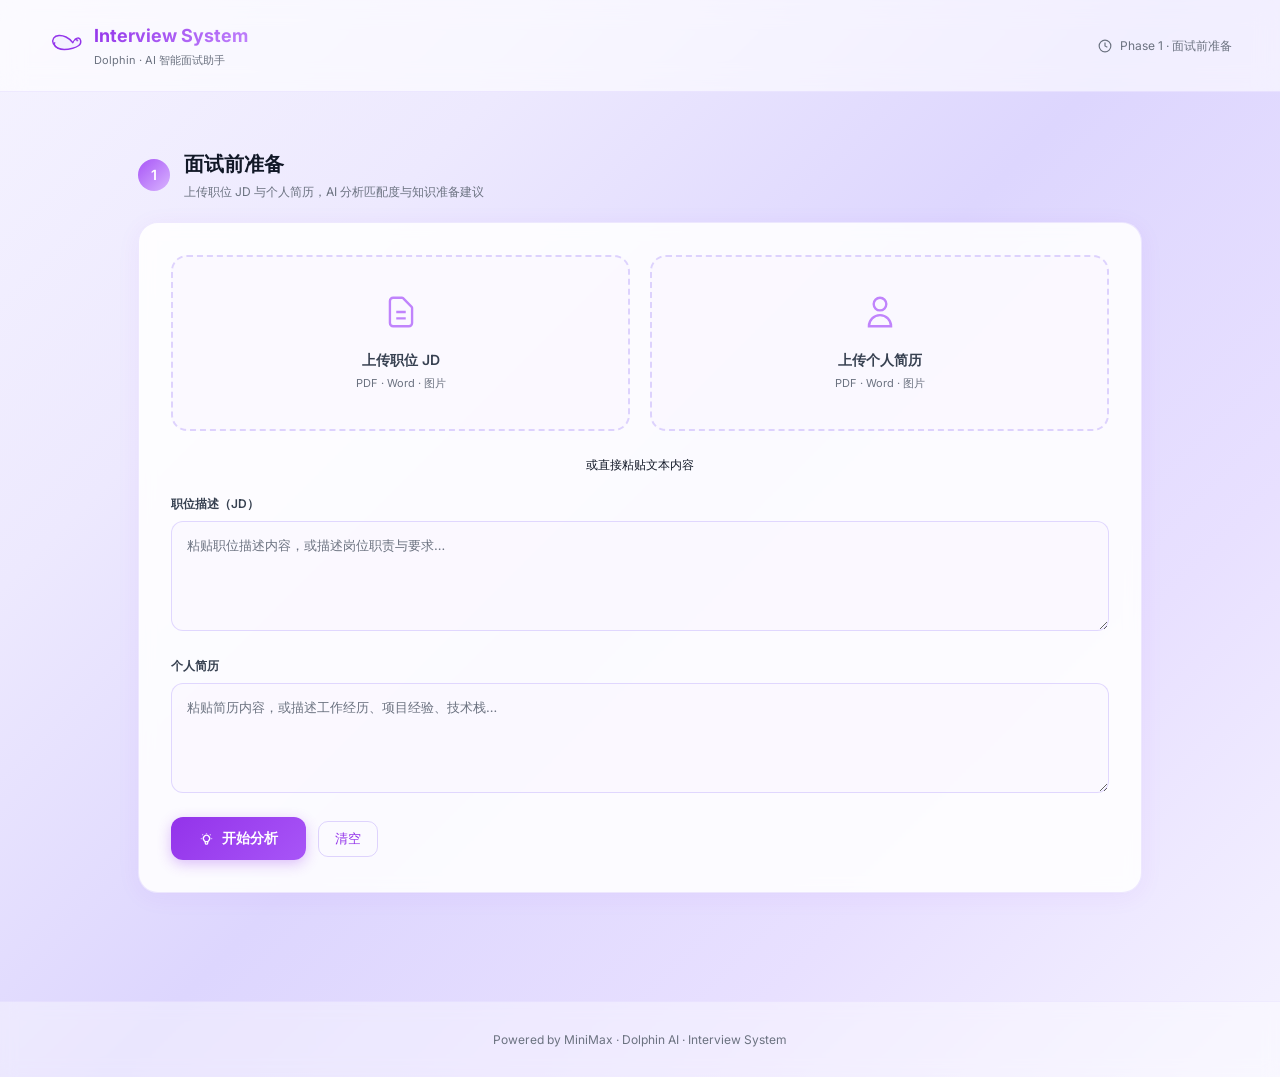
==== commit 4d192578: "v1.3: remove resume history, add phase1/2 download btns on review, make review standalone" ====
--- a/app/static/index.html
+++ b/app/static/index.html
@@ -174,12 +174,6 @@
             <input type="file" id="resumeFile" accept=".pdf,.doc,.docx,.jpg,.jpeg,.png" onchange="handleFile(this, 'resume')">
           </div>
         </div>
-        <div style="display:flex;align-items:center;gap:8px;margin-bottom:12px;">
-          <button class="btn-ghost" onclick="showResumeHistory()" id="resumeHistoryBtn" style="font-size:12px;">
-            <svg width="13" height="13" viewBox="0 0 24 24" fill="none" stroke="currentColor" stroke-width="2"><path d="M12 8v4l3 3m6-3a9 9 0 11-18 0 9 9 0 0118 0z"/></svg>
-            选择历史简历
-          </button>
-        </div>
         <div class="or-divider">或直接粘贴文本内容</div>
 
         <div class="input-group">
@@ -265,18 +259,7 @@
   <footer>Powered by MiniMax · Dolphin AI · Interview System</footer>
 </div>
 
-<!-- 历史简历选择浮层 -->
-<div id="resumeHistoryPanel" style="display:none;position:fixed;inset:0;background:rgba(0,0,0,0.4);z-index:500;align-items:center;justify-content:center;">
-  <div style="background:white;border-radius:16px;padding:24px;max-width:480px;width:90%;max-height:70vh;overflow-y:auto;box-shadow:0 20px 60px rgba(0,0,0,0.2);">
-    <div style="display:flex;justify-content:space-between;align-items:center;margin-bottom:16px;">
-      <div style="font-size:15px;font-weight:700;color:var(--gray-900);">选择历史简历</div>
-      <button onclick="closeResumeHistory()" style="background:none;border:none;cursor:pointer;font-size:20px;color:var(--gray-500);">&times;</button>
-    </div>
-    <div id="resumeHistoryList"></div>
-  </div>
-</div>
-
-<!-- LOADING -->
+<!-- 简历上传说明 -->
 <div class="loading-overlay" id="loadingOverlay">
   <div class="spinner"></div>
   <div class="loading-text">海豚正在分析中…</div>
@@ -505,56 +488,6 @@
     document.getElementById('analyzeBtn').disabled = show;
   }
 
-  async function showResumeHistory() {
-    const panel = document.getElementById('resumeHistoryPanel');
-    const list = document.getElementById('resumeHistoryList');
-    panel.style.display = 'flex';
-    list.innerHTML = '<div style="text-align:center;color:var(--gray-500);padding:20px;font-size:13px;">加载中…</div>';
-    try {
-      const res = await fetch('/api/preparation/saved-resumes');
-      const resumes = await res.json();
-      if (!resumes.length) {
-        list.innerHTML = '<div style="text-align:center;color:var(--gray-500);padding:20px;font-size:13px;">暂无历史简历<br><span style="font-size:11px;">上传并分析后会保存到这里</span></div>';
-        return;
-      }
-      list.innerHTML = resumes.map(r => `
-        <div style="display:flex;align-items:center;gap:10px;padding:10px 12px;border-radius:10px;border:1px solid rgba(167,139,250,0.2);margin-bottom:8px;background:rgba(250,245,255,0.4);">
-          <div style="flex:1;min-width:0;">
-            <div style="font-size:13px;font-weight:600;color:var(--gray-900);margin-bottom:2px;">${escHtml(r.filename)}</div>
-            <div style="font-size:11px;color:var(--gray-500);">${r.saved_at} · ${r.char_count}字</div>
-          </div>
-          <button onclick="selectSavedResume('${r.id}')" style="padding:6px 14px;background:linear-gradient(135deg,var(--purple-600),var(--purple-500));color:white;border:none;border-radius:8px;font-size:12px;font-weight:600;cursor:pointer;white-space:nowrap;">使用</button>
-          <button onclick="deleteSavedResume('${r.id}')" style="padding:6px 10px;background:#fef2f2;color:#dc2626;border:1px solid #fecaca;border-radius:8px;font-size:12px;cursor:pointer;">✕</button>
-        </div>`).join('');
-    } catch(e) {
-      list.innerHTML = '<div style="text-align:center;color:#dc2626;padding:20px;font-size:13px;">加载失败</div>';
-    }
-  }
-
-  async function selectSavedResume(id) {
-    try {
-      const res = await fetch('/api/preparation/saved-resumes/' + id);
-      const r = await res.json();
-      document.getElementById('resumeText').value = r.text;
-      uploadedTexts.resume = r.text;
-      document.getElementById('resumePreview').textContent = '📄 ' + r.filename + ' ✓ 已加载 ' + r.text.length + ' 字';
-      document.getElementById('resumeBox').classList.add('has-file');
-      closeResumeHistory();
-    } catch(e) { alert('加载简历失败'); }
-  }
-
-  async function deleteSavedResume(id) {
-    if (!confirm('确定删除该简历？')) return;
-    try {
-      await fetch('/api/preparation/saved-resumes/' + id, { method: 'DELETE' });
-      showResumeHistory();
-    } catch(e) { alert('删除失败'); }
-  }
-
-  function closeResumeHistory() {
-    document.getElementById('resumeHistoryPanel').style.display = 'none';
-  }
-
   function escHtml(s) {
     if (!s) return '';
     return String(s).replace(/&/g,'&amp;').replace(/</g,'&lt;').replace(/>/g,'&gt;').replace(/"/g,'&quot;');
